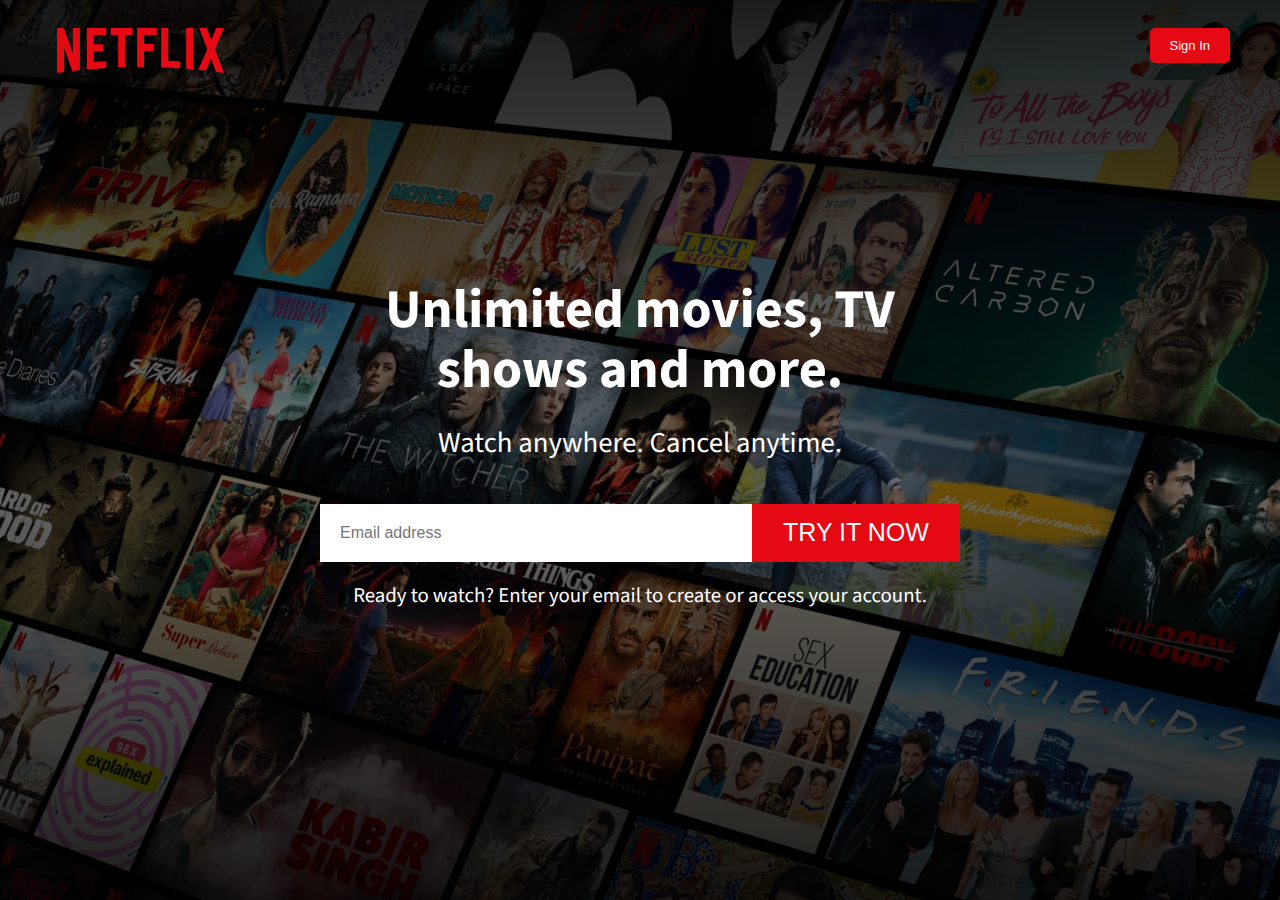
==== index.html @ 9bf45294 "Support github pages" ====
<!DOCTYPE html>
<html>
<head>
  <meta charset="utf-8">
  <meta name="author" description="Chetan Lodha">
  <link rel="stylesheet" href="assets/css/style.css">
  <link rel="shortcut icon" href="assets/images/netflix.ico"/>
  <title>Netflix India – Watch TV Shows Online, Watch Movies Online</title>
</head>
<body>
  <div class="container">
    <div class="landing-section">

      <div class="nav">
        <img src="assets/images/netflix-logo.svg" class="netflix-logo">
        <button class="button sign-in">Sign In</button>
      </div>

      <div class="heading-desc">

        <div class="text-container">
          <span class="heading-text1">
            Unlimited movies, TV <br> shows and more.
          </span>
          <br>
          <br>
           <span class="heading-text2">
            Watch anywhere. Cancel anytime.
           </span>
        </div>

        <div class="email-container">
          <input class="email" type="email" placeholder="Email address">
          <button class="button-try-now">TRY IT NOW</button>
        </div>

        <span class="heading-end">
          Ready to watch? Enter your email to create or access your account.
        </span>

     </div>

    </div>

  </div>
</body>
</html>
---- assets/css/style.css ----
@import url('https://fonts.googleapis.com/css2?family=Source+Sans+Pro:wght@400;600;700&display=swap');

body{
    margin: 0;
    background-color: black;
    color: white;
    text-rendering: geometricPrecision;
}
.landing-section{
    background-image: url("../images/background.jpg"),linear-gradient(0deg, rgba(0, 0, 0, 0.85), rgba(0, 0, 0, 0.4),rgba(0, 0, 0, 0.85));
    height: 100vh;
    background-blend-mode: overlay;
    background-size: cover;
    background-position: center;
}
.netflix-logo{
    margin: 28px 0px;
    margin-left: 57px;
    height: 45px;
}
.sign-in{
    float: right;   
    margin: 28px 0px;
    margin-right: 50px;
    padding: 10px 20px;
    background-color: #E50914;
    border-radius: 5px;
    border: 0;
    color: white;
    font-family: Verdana, Geneva, Tahoma, sans-serif;
    font-size: small;
}

.heading-desc{
    display: flex;
    flex-direction: column;
    height: 80%;
    justify-content: center;
    align-items: center;
    text-align: center;
}
.text-container{
    margin-left: 25%;
    margin-right: 25%;
    margin-top: -40px;
    margin-bottom: 20px;
    font-family: 'Source Sans Pro', sans-serif;
}
.heading-text1{
    font-weight: 700;
    font-size: 3.4rem;
    line-height: 1.1;
}
.heading-text2{
    font-weight: 400;
    font-size: 1.8rem;
}
.email-container{
    display: flex;
    flex-direction: row;
    justify-content: center;
    width: 50%;
    padding:20px;
    font-family: 'Source Sans Pro', sans-serif;
}
.email{
    padding: 20px;
    flex: 6;
    border: 0;
    font-size: medium;
}
.button-try-now{
    flex: 3;
    border: 0;
    background-color: #E50914;
    color: white;
    font-size: 25px;
}
.heading-end{
    font-family: 'Source Sans Pro', sans-serif;
    font-size: 1.3rem;
    font-weight: 400;
}
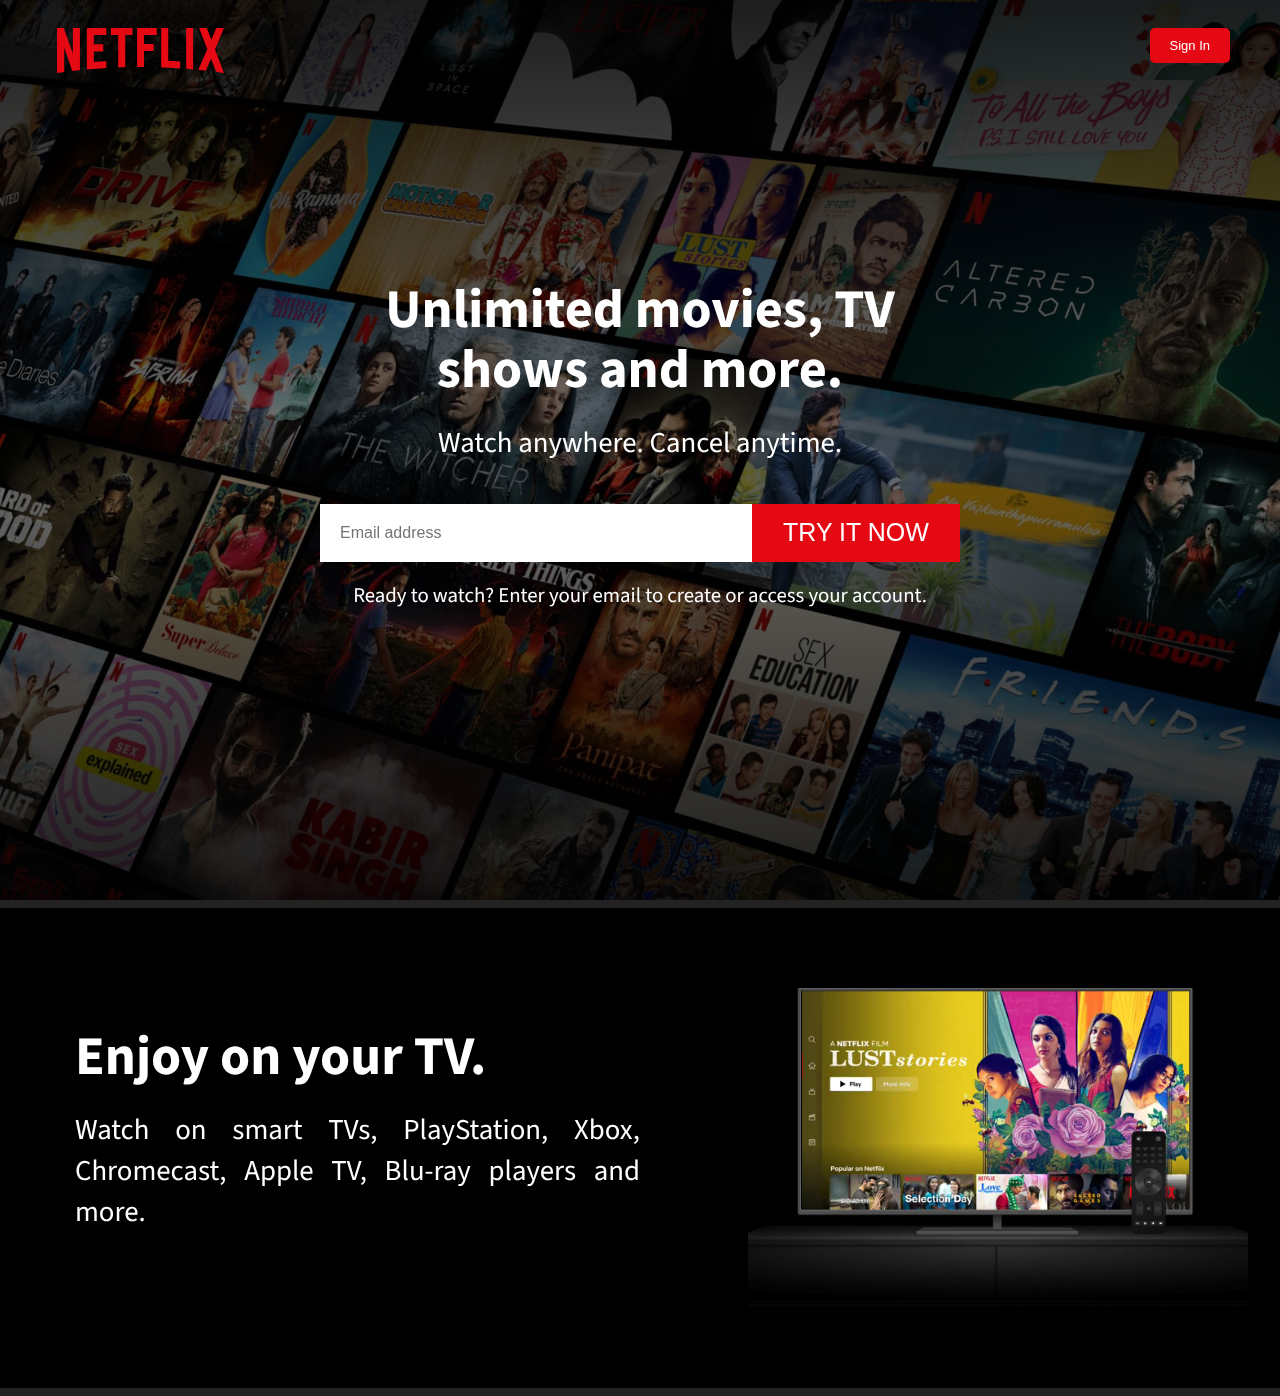
==== commit 00114ec0: "Add 1st sub section of the landing page" ====
--- a/index.html
+++ b/index.html
@@ -42,6 +42,29 @@
 
     </div>
 
+    <div class="divider"></div>
+
+    <div class="sub-section">
+      <div class="sub-text-container">
+        <span class="heading-text1">Enjoy on your TV.</span>
+        <br>
+        <br>
+        <span class="heading-text2">Watch on smart TVs, PlayStation, Xbox, Chromecast, Apple TV, Blu-ray players and more.</span>
+      </div>
+      <div class="animation-container">
+
+        <div class="animation-video-container">
+          <video class="animation-video" src="assets/video/video-tv-in.m4v" autoplay muted loop></video>
+        </div>
+        <div class="animation-image-container">
+          <img src="assets/images/tv-bg.png" class="animation-image">
+        </div>
+
+      </div>
+    </div>
+    
+    <div class="divider"></div>
+
   </div>
 </body>
 </html>
--- a/assets/css/style.css
+++ b/assets/css/style.css
@@ -80,4 +80,50 @@
     font-family: 'Source Sans Pro', sans-serif;
     font-size: 1.3rem;
     font-weight: 400;
+}
+.divider{
+    height: 8px;
+    width: 100%;
+    background-color: #222222;
+}
+.sub-section{
+    margin: auto;
+    margin-bottom: 75px;
+    display: flex;
+    flex-direction: row;
+    justify-content: center;
+    box-sizing: border-box;
+    text-align: center;
+}
+.sub-text-container{
+    padding-top: 40px;
+    margin: auto 75px;
+    flex: 1;
+    font-family: 'Source Sans Pro', sans-serif;
+    text-align: justify;
+}
+.animation-container{
+    position: relative;
+    flex: 1;
+}
+.animation-image-container{
+}
+.animation-image{
+    height: 400px;
+    width: 500px;
+    object-fit: cover;
+}
+.animation-video-container{   
+    position: absolute;
+    width: 100%;
+    top: 82px;
+    left: -1px;
+    right: 0;
+    bottom: 0;
+    z-index: -1;
+}
+.animation-video{
+    height: 220px;
+    width: 390px;
+    object-fit: cover;
 }